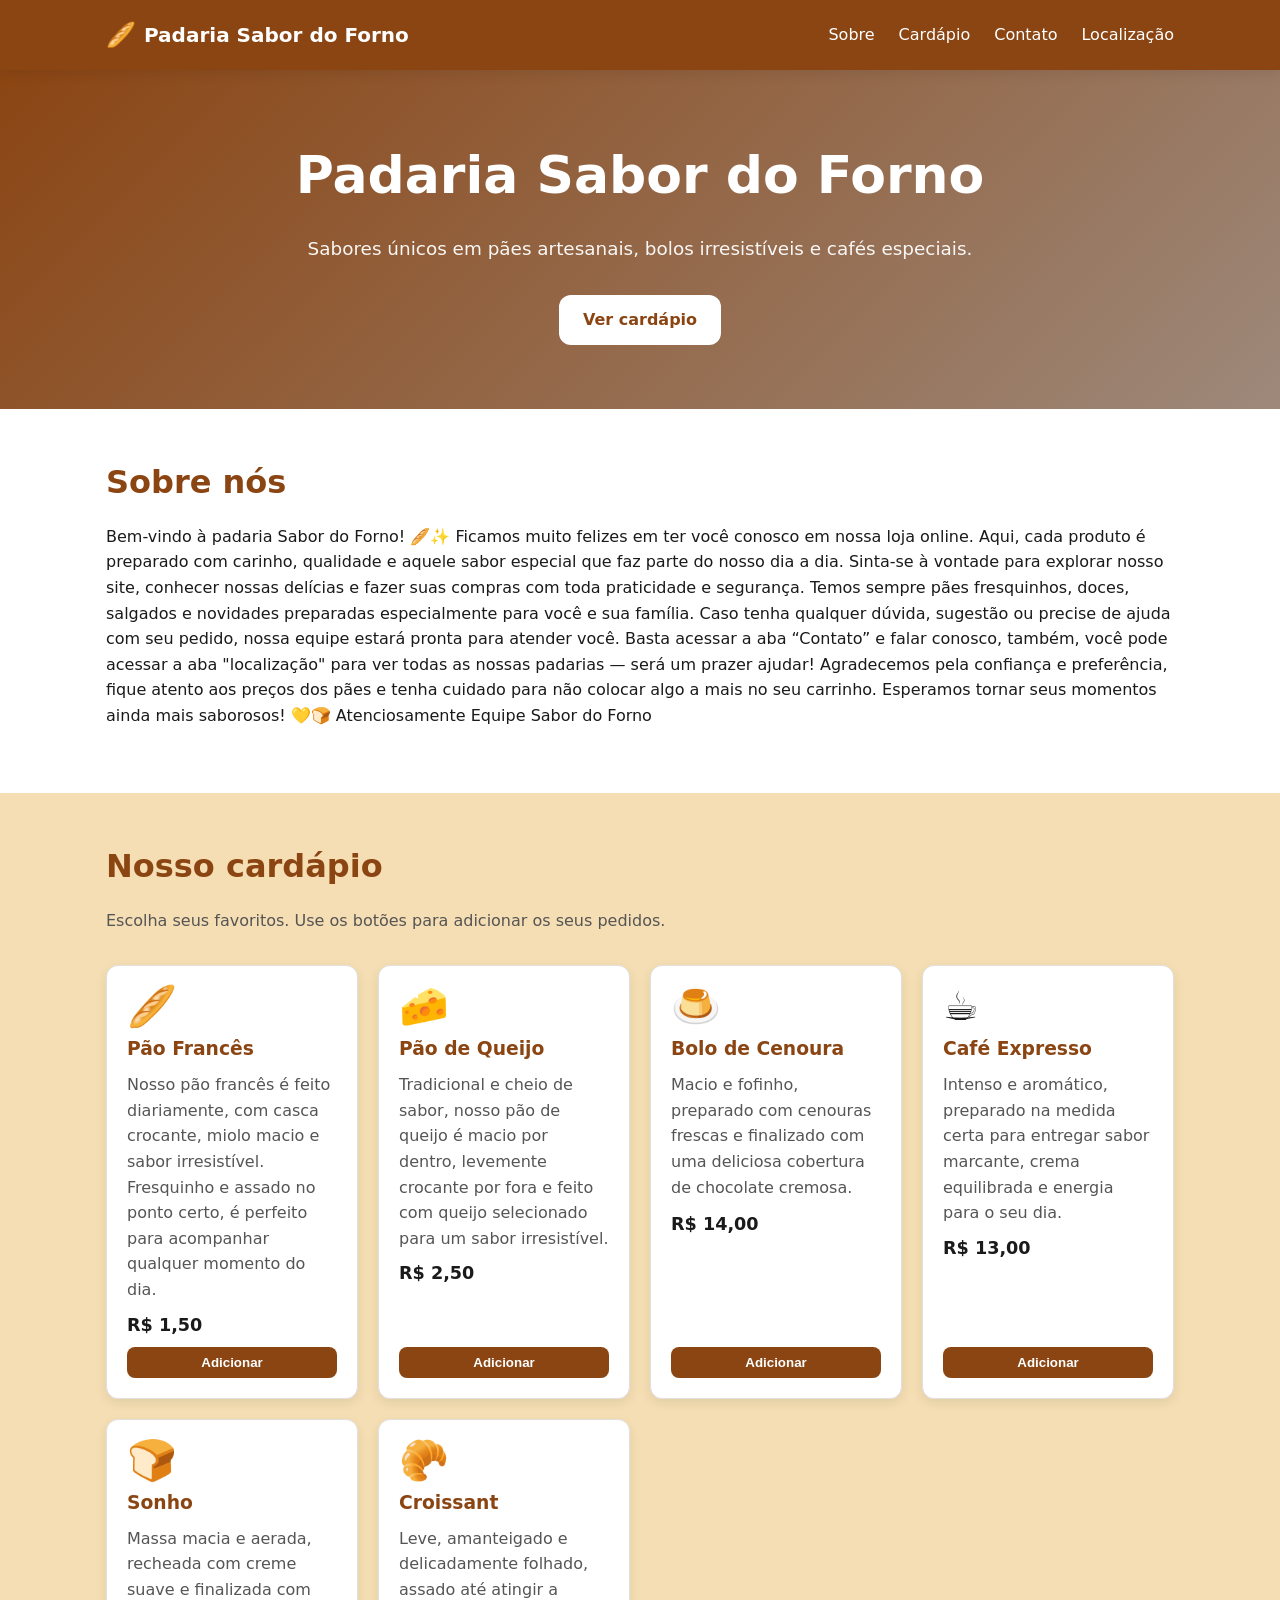
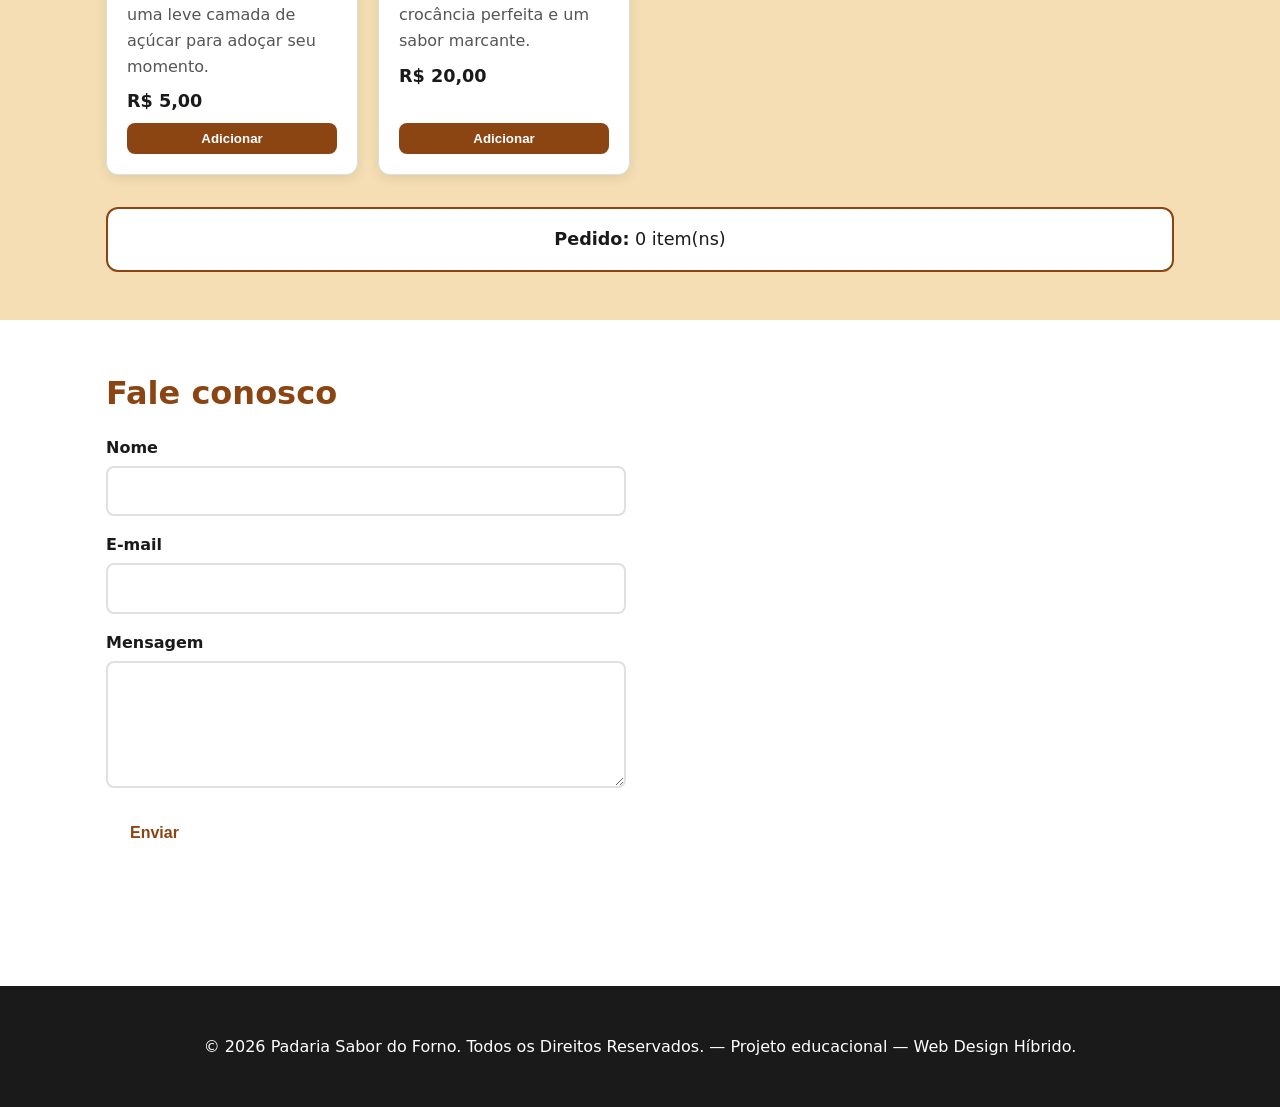
==== index.html @ b9ad3c46 "Add files via upload" ====
<!DOCTYPE html>
<html lang="pt-BR">
<head>
  <meta charset="UTF-8" />
  <meta name="viewport" content="width=device-width, initial-scale=1.0" />
  <meta name="description" content="Padaria Sabor do Forno — Pães artesanais, bolos e cafés especiais. Site acessível com HTML semântico, CSS e JavaScript." />
  <title>Padaria Sabor do Forno | Sabores únicos em pães artesanais, bolos irresistíveis e cafés especiais.</title>
  <link rel="stylesheet" href="style.css" />
</head>
<body>
  <a class="skip-link" href="#conteudo">Pular para o conteúdo</a>

  <header class="site-header" role="banner">
    <div class="container header-inner">
      <a href="#" class="logo" aria-label="Padaria Sabor do Forno - Página inicial">
        <span class="logo-emoji" aria-hidden="true">🥖</span>
        <span>Padaria Sabor do Forno</span>
      </a>
      <nav aria-label="Navegação principal">
        <ul class="nav-list">
          <li><a href="#sobre">Sobre</a></li>
          <li><a href="#cardapio">Cardápio</a></li>
          <li><a href="#contato">Contato</a></li>
          <li><a href="localizacao.html">Localização</a></li>
          
        </ul>
      </nav>
    </div>
  </header>

  <main id="conteudo">
    <section class="hero" aria-labelledby="hero-titulo">
      <div class="container">
        <h1 id="hero-titulo">Padaria Sabor do Forno</h1>
        <p class="hero-tagline">Sabores únicos em pães artesanais, bolos irresistíveis e cafés especiais.</p>
        <a href="#cardapio" class="btn btn-primary">Ver cardápio</a>
      </div>
    </section>

    <section id="sobre" aria-labelledby="sobre-titulo" class="section">
      <div class="container">
        <h2 id="sobre-titulo">Sobre nós</h2>
        Bem-vindo à padaria Sabor do Forno! 🥖✨
Ficamos muito felizes em ter você conosco em nossa loja online. Aqui, cada produto é preparado com carinho, qualidade e aquele sabor especial que faz parte do nosso dia a dia.
Sinta-se à vontade para explorar nosso site, conhecer nossas delícias e fazer suas compras com toda praticidade e segurança. Temos sempre pães fresquinhos, doces, salgados e novidades preparadas especialmente para você e sua família.
Caso tenha qualquer dúvida, sugestão ou precise de ajuda com seu pedido, nossa equipe estará pronta para atender você. Basta acessar a aba “Contato” e falar conosco, também, você pode acessar a aba "localização" para ver todas as nossas padarias — será um prazer ajudar!
Agradecemos pela confiança e preferência, fique atento aos preços dos pães e tenha cuidado para não colocar algo a mais no seu carrinho. Esperamos tornar seus momentos ainda mais saborosos! 💛🍞
          Atenciosamente Equipe Sabor do Forno
        </p>
      </div>
    </section>

    <section id="cardapio" aria-labelledby="cardapio-titulo" class="section section-alt">
      <div class="container">
        <h2 id="cardapio-titulo">Nosso cardápio</h2>
        <p class="section-intro">Escolha seus favoritos. Use os botões para adicionar os seus pedidos.</p>
        <div class="cards-grid" role="list">
        <article class="card">
          <div class="card-emoji" aria-hidden="true">🥖</div>
          <h3>Pão Francês</h3>
        <p>Nosso pão francês é feito diariamente, com casca crocante, miolo macio e sabor irresistível. Fresquinho e assado no ponto certo, é perfeito para acompanhar qualquer momento do dia.</p>
          <p class="price">R$ <span>1,50</span></p>
          <button type="button" class="btn-add" aria-label="Adicionar Pão Francês ao pedido">Adicionar</button>
        </article>
        <article class="card">
          <div class="card-emoji" aria-hidden="true">🧀</div>
          <h3>Pão de Queijo</h3>
          <p>Tradicional e cheio de sabor, nosso pão de queijo é macio por dentro, levemente crocante por fora e feito com queijo selecionado para um sabor irresistível.</p>
          <p class="price">R$ <span>2,50</span></p>
          <button type="button" class="btn-add" aria-label="Adicionar Pão de Queijo ao pedido">Adicionar</button>
        </article>
        <article class="card">
          <div class="card-emoji" aria-hidden="true">🍮</div>
          <h3>Bolo de Cenoura</h3>
          <p>Macio e fofinho, preparado com cenouras frescas e finalizado com uma deliciosa cobertura de chocolate cremosa.</p>
          <p class="price">R$ <span>14,00</span></p>
          <button type="button" class="btn-add" aria-label="Adicionar Bolo de Cenoura ao pedido">Adicionar</button>
        </article>
        <article class="card">
          <div class="card-emoji" aria-hidden="true">☕</div>
          <h3>Café Expresso</h3>
          <p>Intenso e aromático, preparado na medida certa para entregar sabor marcante, crema equilibrada e energia para o seu dia.</p>
          <p class="price">R$ <span>13,00</span></p>
          <button type="button" class="btn-add" aria-label="Adicionar Café Expresso ao pedido">Adicionar</button>
        </article>
        <article class="card">
          <div class="card-emoji" aria-hidden="true">🍞</div>
          <h3>Sonho</h3>
          <p>Massa macia e aerada, recheada com creme suave e finalizada com uma leve camada de açúcar para adoçar seu momento.</p>
          <p class="price">R$ <span>5,00</span></p>
          <button type="button" class="btn-add" aria-label="Adicionar Sonho ao pedido">Adicionar</button>
        </article>
        <article class="card">
          <div class="card-emoji" aria-hidden="true">🥐</div>
          <h3>Croissant</h3>
          <p>Leve, amanteigado e delicadamente folhado, assado até atingir a crocância perfeita e um sabor marcante.</p>
          <p class="price">R$ <span>20,00</span></p>
          <button type="button" class="btn-add" aria-label="Adicionar Croissant ao pedido">Adicionar</button>
        </article>
        </div>
        <div class="pedido-box" role="status" aria-live="polite" aria-atomic="true">
          <strong>Pedido:</strong> <span id="contador-pedido">0</span> item(ns)
        </div>
      </div>
    </section>

    <section id="contato" aria-labelledby="contato-titulo" class="section">
      <div class="container">
        <h2 id="contato-titulo">Fale conosco</h2>
        <form class="form" novalidate>
          <div class="form-row">
            <label for="nome">Nome</label>
            <input id="nome" name="nome" type="text" required aria-required="true" />
          </div>
          <div class="form-row">
            <label for="email">E-mail</label>
            <input id="email" name="email" type="email" required aria-required="true" />
          </div>
          <div class="form-row">
            <label for="mensagem">Mensagem</label>
            <textarea id="mensagem" name="mensagem" rows="4" required aria-required="true"></textarea>
          </div>
          <button type="submit" class="btn btn-primary">Enviar</button>
          <p class="form-feedback" role="alert" aria-live="assertive" id="form-feedback"></p>
        </form>
      </div>
    </section>
  </main>

  <footer class="site-footer" role="contentinfo">
    <div class="container">
      <p>&copy; <span id="ano"></span> Padaria Sabor do Forno. Todos os Direitos Reservados. — Projeto educacional — Web Design Híbrido.</p>
    </div>
  </footer>

  <script src="script.js"></script>
</body>
</html>
---- style.css ----
/* ===== Reset e tokens ===== */
*, *::before, *::after { box-sizing: border-box; }
:root {
  --primary: #8B4513;
  --primary-dark: color-mix(in oklab, #8b451369 80%, black);
  --light: #F5DEB3;
  --text: #1a1a1a;
  --muted: #555;
  --bg: #ffffff;
  --surface: #f7f7f7;
  --border: #e0e0e0;
  --radius: 12px;
  --focus: #005fcc;
  --shadow: 0 4px 12px rgba(0,0,0,.08);
  --container: 1100px;
}

html { scroll-behavior: smooth; }
body {
  margin: 0;
  font-family: 'Segoe UI', system-ui, -apple-system, sans-serif;
  color: var(--text);
  background: var(--bg);
  line-height: 1.6;
  font-size: 16px;
}

/* ===== Acessibilidade ===== */
.skip-link {
  position: absolute; left: -9999px; top: 0;
  background: var(--focus); color: #fff; padding: .75rem 1rem;
  z-index: 1000; text-decoration: none;
}
.skip-link:focus { left: 1rem; top: 1rem; }
:focus-visible { outline: 3px solid var(--focus); outline-offset: 2px; border-radius: 4px; }

/* ===== Layout ===== */
.container { max-width: var(--container); margin: 0 auto; padding: 0 1rem; }

/* ===== Header ===== */
.site-header {
  background: var(--primary);
  color: #fff;
  position: sticky; top: 0; z-index: 100;
  box-shadow: var(--shadow);
}
.header-inner {
  display: flex; align-items: center; justify-content: space-between;
  padding: 1rem;
  flex-wrap: wrap; gap: 1rem;
}
.logo {
  color: #fff; text-decoration: none; font-weight: 700; font-size: 1.25rem;
  display: inline-flex; align-items: center; gap: .5rem;
}
.logo-emoji { font-size: 1.5rem; }
.nav-list {
  list-style: none; margin: 0; padding: 0;
  display: flex; gap: 1.5rem;
}
.nav-list a { color: #fff; text-decoration: none; font-weight: 500; }
.nav-list a:hover, .nav-list a:focus { text-decoration: underline; }

/* ===== Hero ===== */
.hero {
  background: linear-gradient(135deg, var(--primary), var(--primary-dark));
  color: #fff; padding: 4rem 0; text-align: center;
}
.hero h1 { font-size: clamp(2rem, 5vw, 3.25rem); margin: 0 0 1rem; }
.hero-tagline { font-size: 1.15rem; margin: 0 0 2rem; opacity: .95; }

/* ===== Botões ===== */
.btn {
  display: inline-block; padding: .75rem 1.5rem; border-radius: var(--radius);
  font-weight: 600; text-decoration: none; cursor: pointer; border: 0;
  font-size: 1rem; transition: transform .15s, box-shadow .15s;
}
.btn-primary { background: #fff; color: var(--primary); }
.btn-primary:hover { transform: translateY(-2px); box-shadow: var(--shadow); }
.btn-add {
  background: var(--primary); color: #fff; padding: .5rem 1rem; border-radius: 8px;
  font-weight: 600; cursor: pointer; border: 0;
}
.btn-add:hover { background: var(--primary-dark); }

/* ===== Sections ===== */
.section { padding: 3rem 0; }
.section-alt { background: var(--light); }
.section h2 { font-size: 2rem; margin: 0 0 1rem; color: var(--primary); }
.section-intro { color: var(--muted); margin-bottom: 2rem; }

/* ===== Cards ===== */
.cards-grid {
  display: grid; gap: 1.25rem;
  grid-template-columns: repeat(auto-fill, minmax(240px, 1fr));
}
.card {
  background: var(--bg); border: 1px solid var(--border); border-radius: var(--radius);
  padding: 1.25rem; box-shadow: var(--shadow);
  display: flex; flex-direction: column; gap: .5rem;
}
.card h3 { margin: 0; color: var(--primary); }
.card p { margin: 0; color: var(--muted); flex: 1; }
.price { font-weight: 700; color: var(--text) !important; font-size: 1.1rem; }
.card-emoji { font-size: 2.5rem; line-height: 1; }

/* ===== Pedido ===== */
.pedido-box {
  margin-top: 2rem; padding: 1rem 1.25rem;
  background: var(--bg); border: 2px solid var(--primary); border-radius: var(--radius);
  text-align: center; font-size: 1.1rem;
}

/* ===== Form ===== */
.form { max-width: 520px; }
.form-row { margin-bottom: 1rem; }
.form-row label { display: block; margin-bottom: .35rem; font-weight: 600; }
.form-row input, .form-row textarea {
  width: 100%; padding: .65rem .75rem; border: 2px solid var(--border);
  border-radius: 8px; font: inherit; font-size: 1rem;
}
.form-row input:focus, .form-row textarea:focus {
  border-color: var(--primary); outline: 3px solid var(--focus); outline-offset: 1px;
}
.form-feedback { margin-top: .75rem; font-weight: 600; min-height: 1.5rem; }
.form-feedback.success { color: #2e7d32; }
.form-feedback.error { color: #c62828; }

/* ===== Footer ===== */
.site-footer {
  background: #1a1a1a; color: #fff; padding: 2rem 0; text-align: center; margin-top: 2rem;
}

/* ===== Responsive ===== */
@media (max-width: 600px) {
  .nav-list { gap: 1rem; }
  .hero { padding: 2.5rem 0; }
}

/* ===== Movimento reduzido ===== */
@media (prefers-reduced-motion: reduce) {
  *, *::before, *::after { animation: none !important; transition: none !important; }
  html { scroll-behavior: auto; }
}
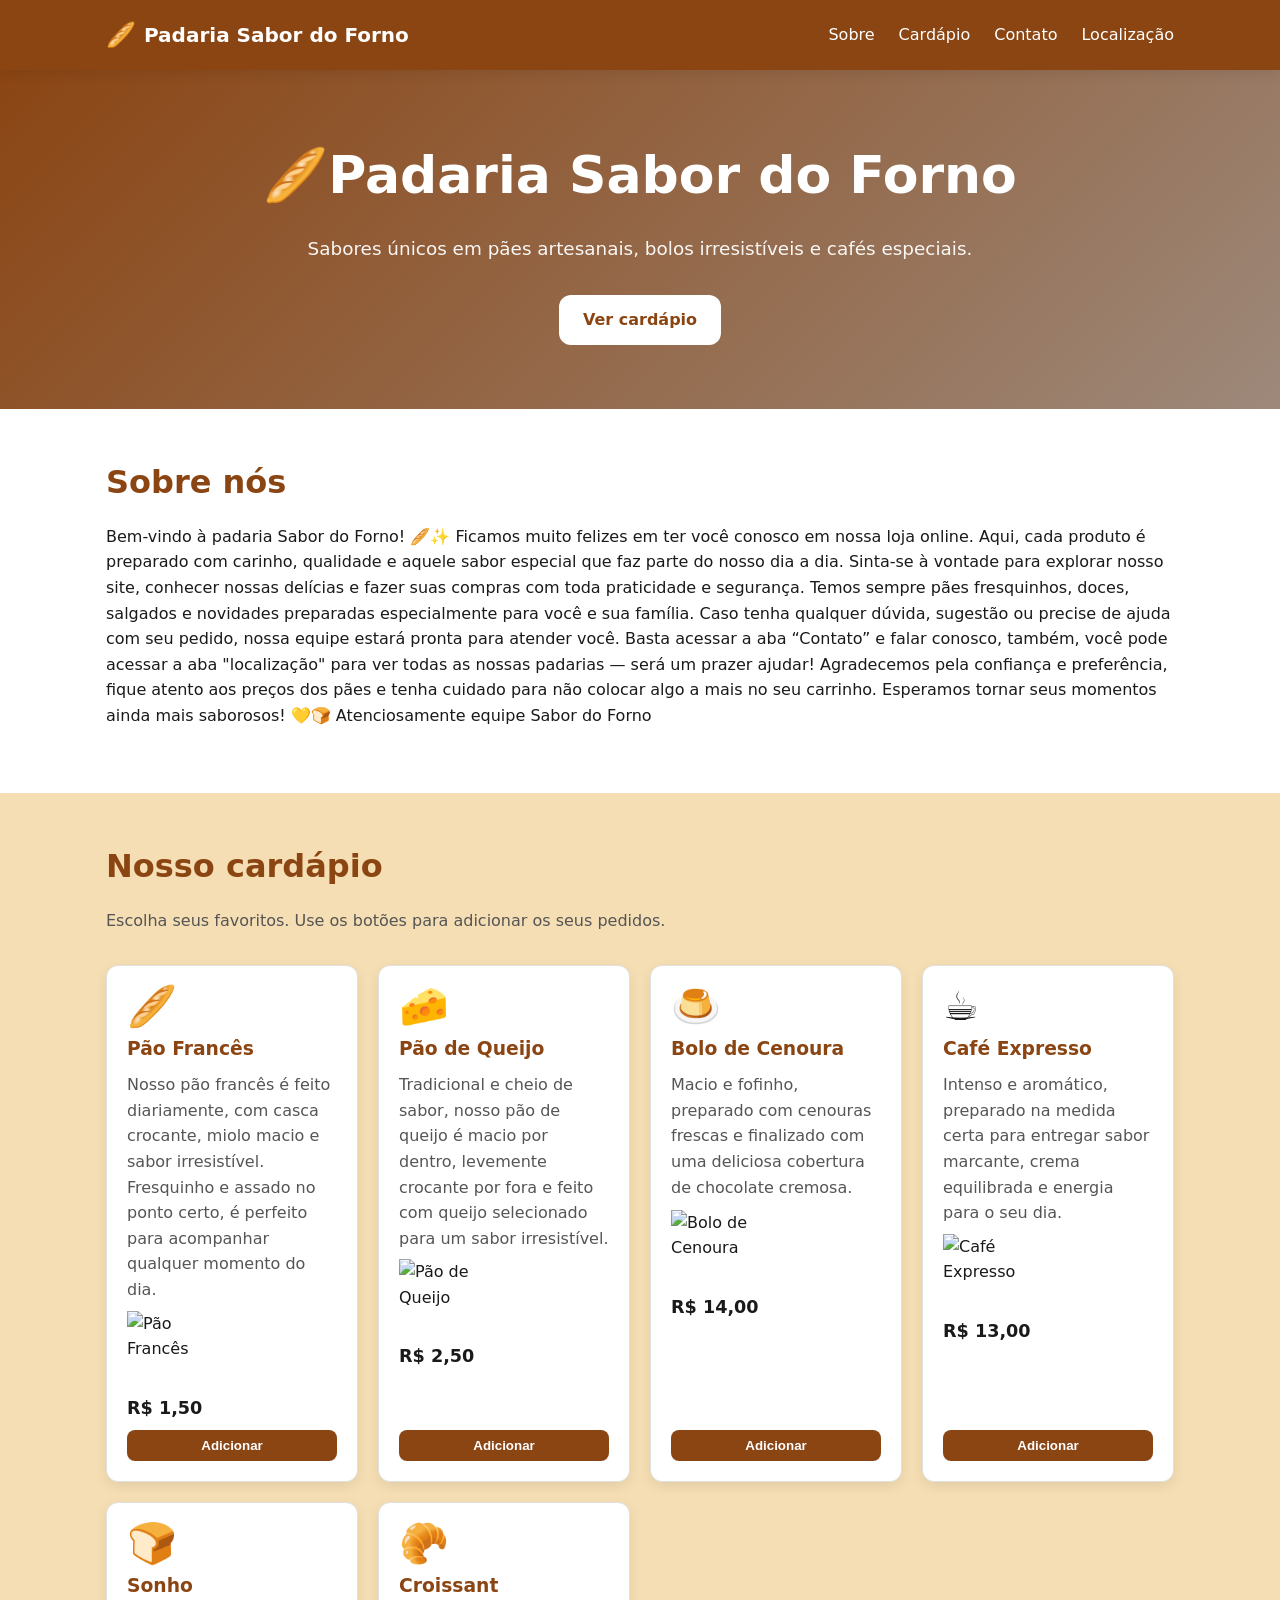
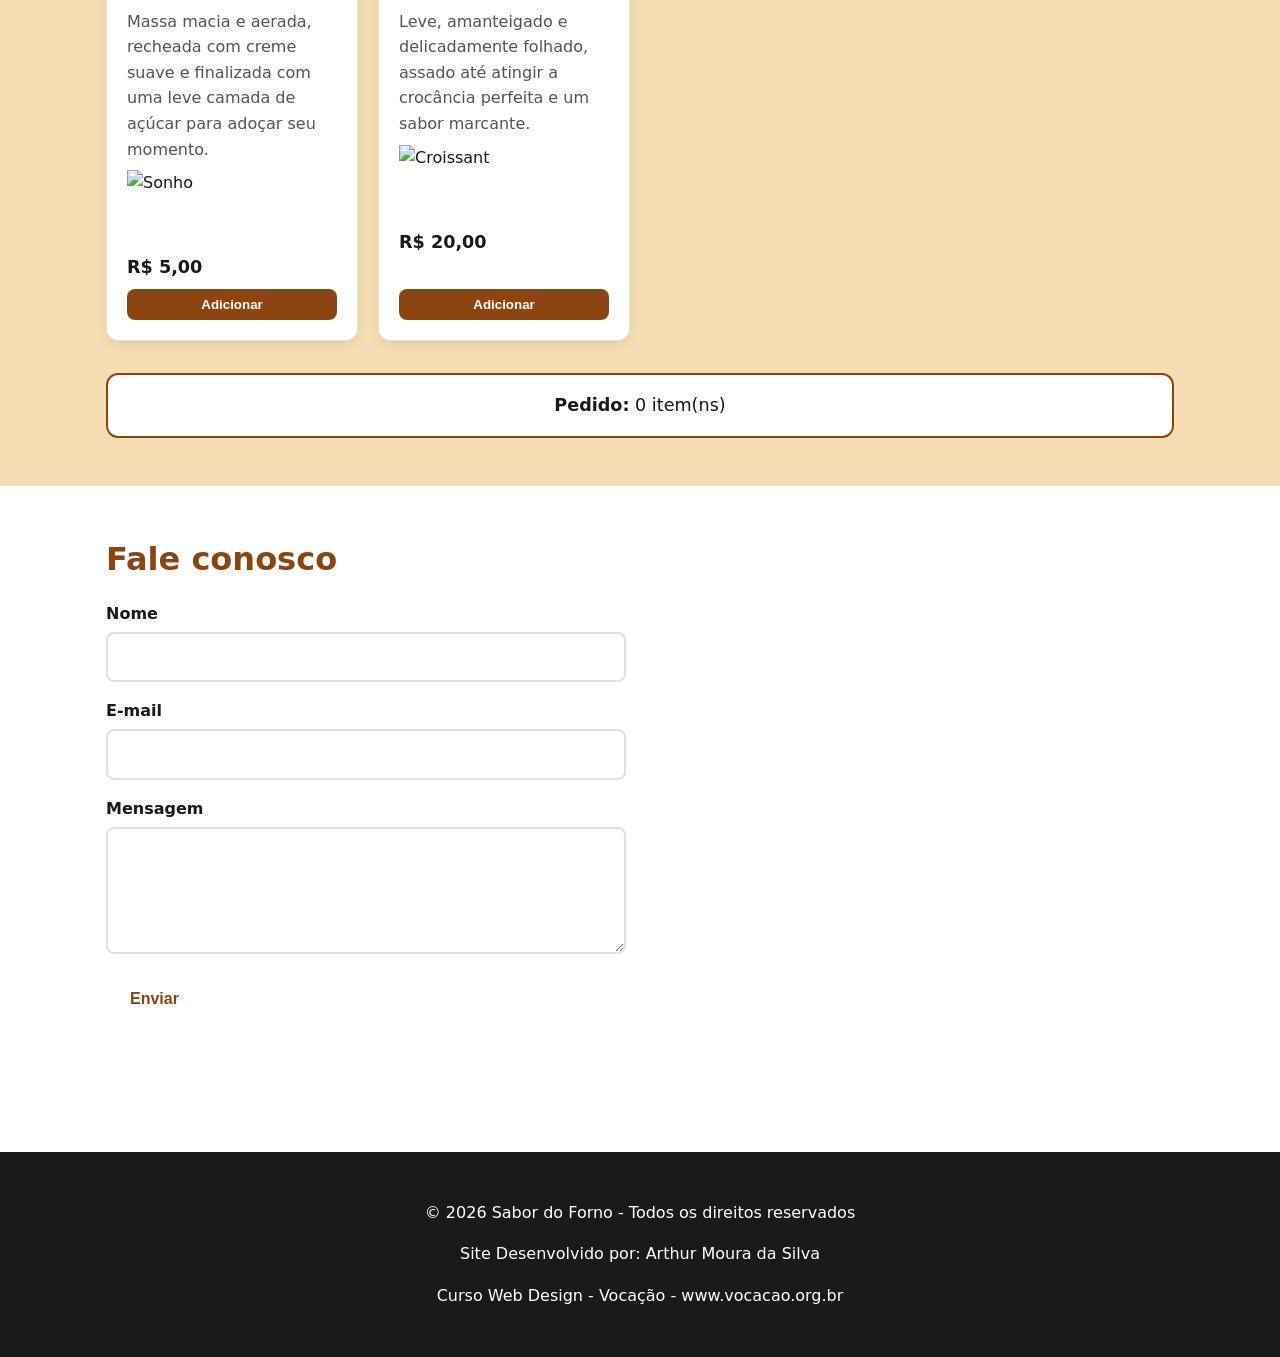
==== commit 6be5bfee: "Add files via upload" ====
--- a/index.html
+++ b/index.html
@@ -31,7 +31,7 @@
   <main id="conteudo">
     <section class="hero" aria-labelledby="hero-titulo">
       <div class="container">
-        <h1 id="hero-titulo">Padaria Sabor do Forno</h1>
+        <h1 id="hero-titulo">🥖Padaria Sabor do Forno</h1>
         <p class="hero-tagline">Sabores únicos em pães artesanais, bolos irresistíveis e cafés especiais.</p>
         <a href="#cardapio" class="btn btn-primary">Ver cardápio</a>
       </div>
@@ -40,12 +40,7 @@
     <section id="sobre" aria-labelledby="sobre-titulo" class="section">
       <div class="container">
         <h2 id="sobre-titulo">Sobre nós</h2>
-        Bem-vindo à padaria Sabor do Forno! 🥖✨
-Ficamos muito felizes em ter você conosco em nossa loja online. Aqui, cada produto é preparado com carinho, qualidade e aquele sabor especial que faz parte do nosso dia a dia.
-Sinta-se à vontade para explorar nosso site, conhecer nossas delícias e fazer suas compras com toda praticidade e segurança. Temos sempre pães fresquinhos, doces, salgados e novidades preparadas especialmente para você e sua família.
-Caso tenha qualquer dúvida, sugestão ou precise de ajuda com seu pedido, nossa equipe estará pronta para atender você. Basta acessar a aba “Contato” e falar conosco, também, você pode acessar a aba "localização" para ver todas as nossas padarias — será um prazer ajudar!
-Agradecemos pela confiança e preferência, fique atento aos preços dos pães e tenha cuidado para não colocar algo a mais no seu carrinho. Esperamos tornar seus momentos ainda mais saborosos! 💛🍞
-          Atenciosamente Equipe Sabor do Forno
+Bem-vindo à padaria Sabor do Forno! 🥖✨ Ficamos muito felizes em ter você conosco em nossa loja online. Aqui, cada produto é preparado com carinho, qualidade e aquele sabor especial que faz parte do nosso dia a dia. Sinta-se à vontade para explorar nosso site, conhecer nossas delícias e fazer suas compras com toda praticidade e segurança. Temos sempre pães fresquinhos, doces, salgados e novidades preparadas especialmente para você e sua família. Caso tenha qualquer dúvida, sugestão ou precise de ajuda com seu pedido, nossa equipe estará pronta para atender você. Basta acessar a aba “Contato” e falar conosco, também, você pode acessar a aba "localização" para ver todas as nossas padarias — será um prazer ajudar! Agradecemos pela confiança e preferência, fique atento aos preços dos pães e tenha cuidado para não colocar algo a mais no seu carrinho. Esperamos tornar seus momentos ainda mais saborosos! 💛🍞 Atenciosamente equipe Sabor do Forno  
         </p>
       </div>
     </section>
@@ -59,6 +54,7 @@
           <div class="card-emoji" aria-hidden="true">🥖</div>
           <h3>Pão Francês</h3>
         <p>Nosso pão francês é feito diariamente, com casca crocante, miolo macio e sabor irresistível. Fresquinho e assado no ponto certo, é perfeito para acompanhar qualquer momento do dia.</p>
+        <img src="img/pão francês.png" alt="Pão Francês" width="100px" height="75px">
           <p class="price">R$ <span>1,50</span></p>
           <button type="button" class="btn-add" aria-label="Adicionar Pão Francês ao pedido">Adicionar</button>
         </article>
@@ -66,6 +62,7 @@
           <div class="card-emoji" aria-hidden="true">🧀</div>
           <h3>Pão de Queijo</h3>
           <p>Tradicional e cheio de sabor, nosso pão de queijo é macio por dentro, levemente crocante por fora e feito com queijo selecionado para um sabor irresistível.</p>
+           <img src="img/pao de queijo.png" alt="Pão de Queijo" width="100px" height="75px">
           <p class="price">R$ <span>2,50</span></p>
           <button type="button" class="btn-add" aria-label="Adicionar Pão de Queijo ao pedido">Adicionar</button>
         </article>
@@ -73,6 +70,7 @@
           <div class="card-emoji" aria-hidden="true">🍮</div>
           <h3>Bolo de Cenoura</h3>
           <p>Macio e fofinho, preparado com cenouras frescas e finalizado com uma deliciosa cobertura de chocolate cremosa.</p>
+            <img src="img/bolo.png" alt="Bolo de Cenoura" width="100px" height="75px">
           <p class="price">R$ <span>14,00</span></p>
           <button type="button" class="btn-add" aria-label="Adicionar Bolo de Cenoura ao pedido">Adicionar</button>
         </article>
@@ -80,6 +78,7 @@
           <div class="card-emoji" aria-hidden="true">☕</div>
           <h3>Café Expresso</h3>
           <p>Intenso e aromático, preparado na medida certa para entregar sabor marcante, crema equilibrada e energia para o seu dia.</p>
+          <img src="img/café.png" alt="Café Expresso" width="100px" height="75px">
           <p class="price">R$ <span>13,00</span></p>
           <button type="button" class="btn-add" aria-label="Adicionar Café Expresso ao pedido">Adicionar</button>
         </article>
@@ -87,6 +86,7 @@
           <div class="card-emoji" aria-hidden="true">🍞</div>
           <h3>Sonho</h3>
           <p>Massa macia e aerada, recheada com creme suave e finalizada com uma leve camada de açúcar para adoçar seu momento.</p>
+          <img src="img/sonho.PNG" alt="Sonho" width="100px" height="75px">
           <p class="price">R$ <span>5,00</span></p>
           <button type="button" class="btn-add" aria-label="Adicionar Sonho ao pedido">Adicionar</button>
         </article>
@@ -94,6 +94,7 @@
           <div class="card-emoji" aria-hidden="true">🥐</div>
           <h3>Croissant</h3>
           <p>Leve, amanteigado e delicadamente folhado, assado até atingir a crocância perfeita e um sabor marcante.</p>
+           <img src="img/croissant.png" alt="Croissant" width="100px" height="75px">
           <p class="price">R$ <span>20,00</span></p>
           <button type="button" class="btn-add" aria-label="Adicionar Croissant ao pedido">Adicionar</button>
         </article>
@@ -129,11 +130,13 @@
 
   <footer class="site-footer" role="contentinfo">
     <div class="container">
-      <p>&copy; <span id="ano"></span> Padaria Sabor do Forno. Todos os Direitos Reservados. — Projeto educacional — Web Design Híbrido.</p>
+      
     </div>
+  <footer>
+   <p>&copy; 2026 Sabor do Forno - Todos os direitos reservados </p> 
+   <p>Site Desenvolvido por: Arthur Moura da Silva</p>
+   <p>Curso Web Design - Vocação - www.vocacao.org.br</p>
   </footer>
 
   <script src="script.js"></script>
-</body>
-</html>
-
+</body>
